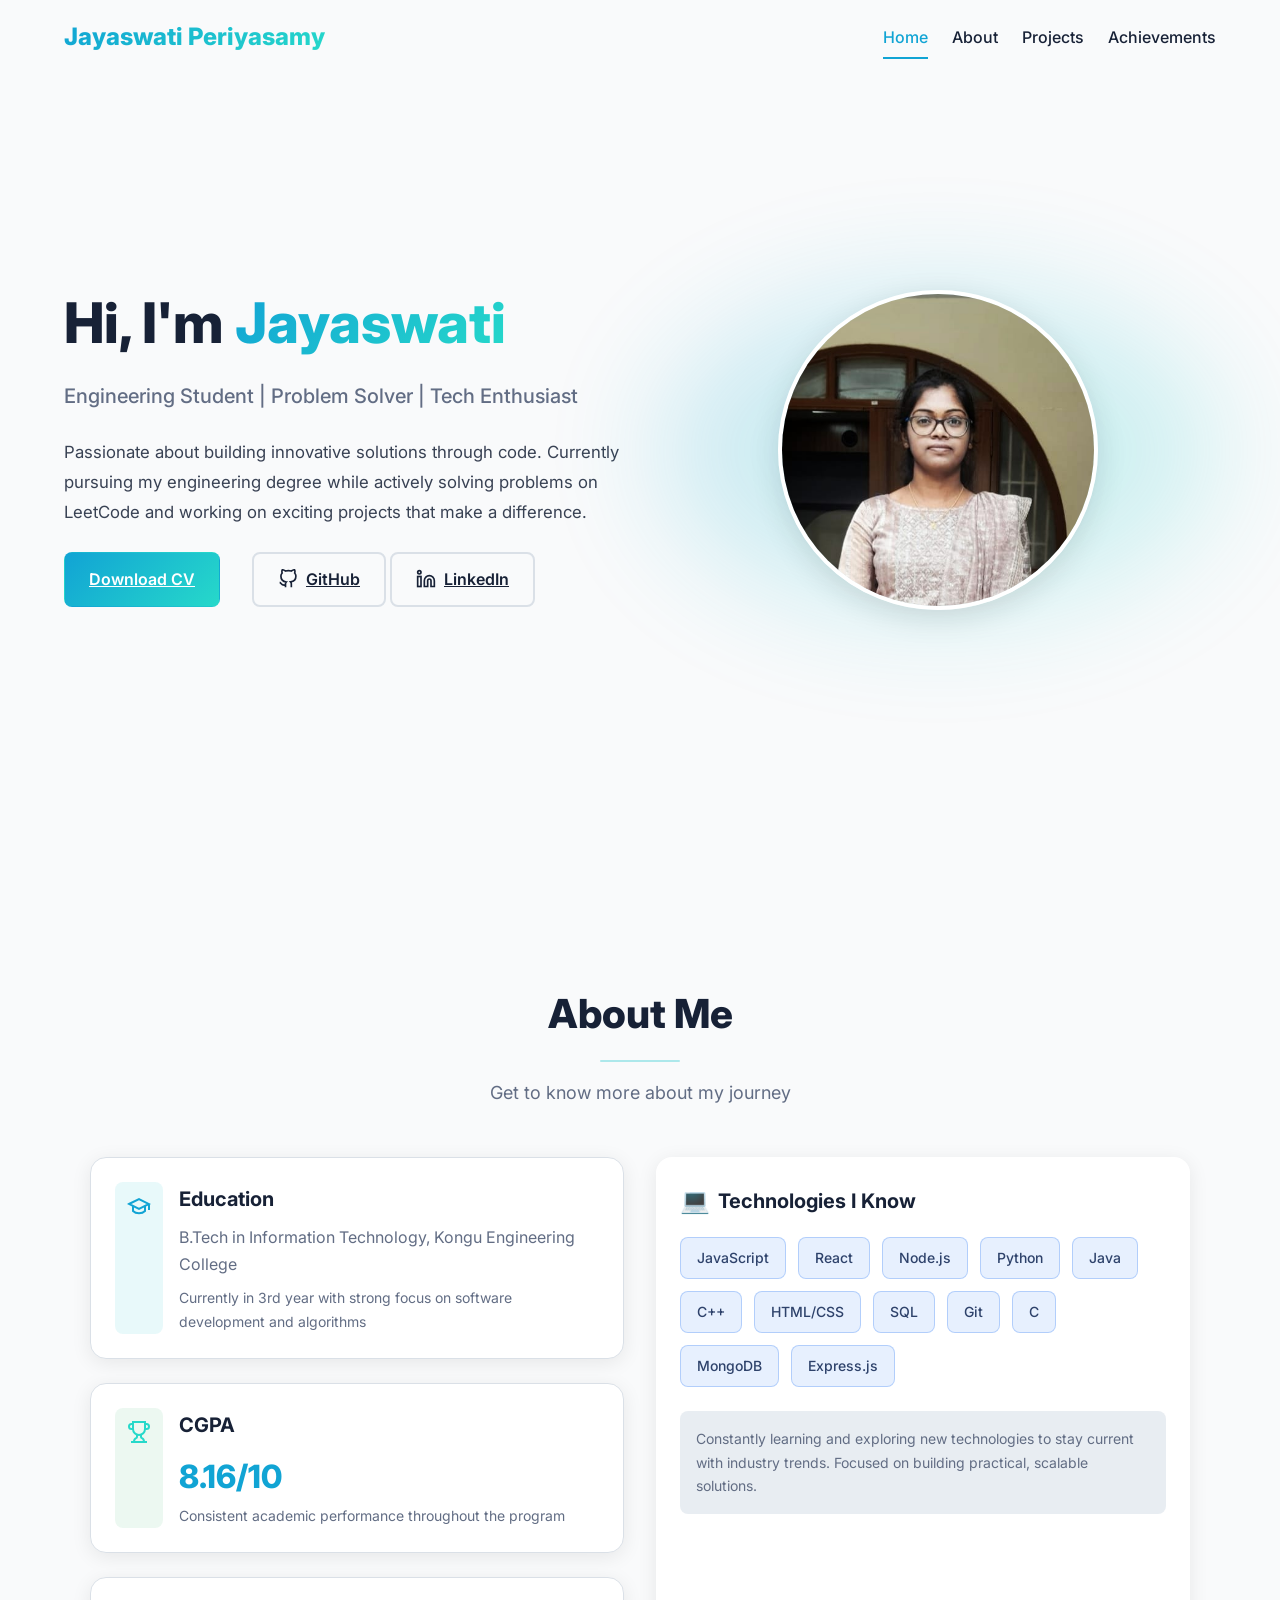
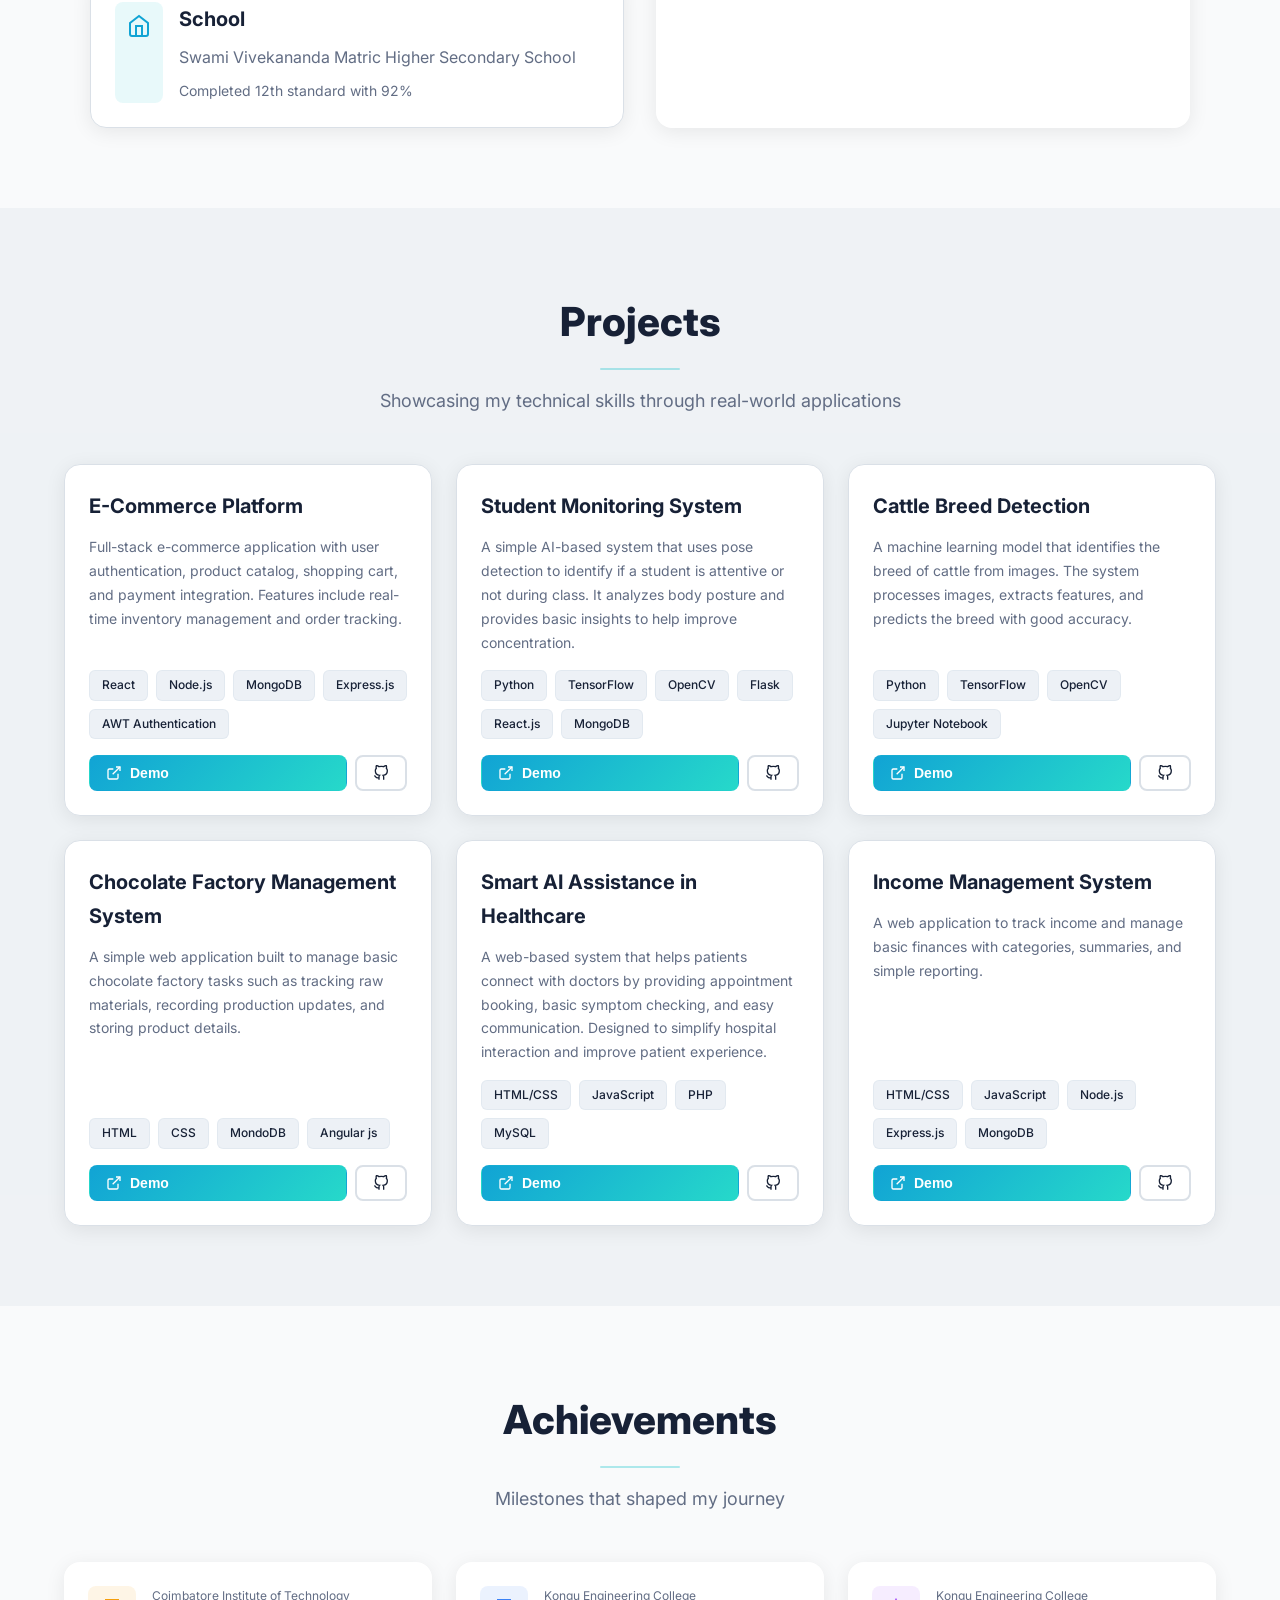
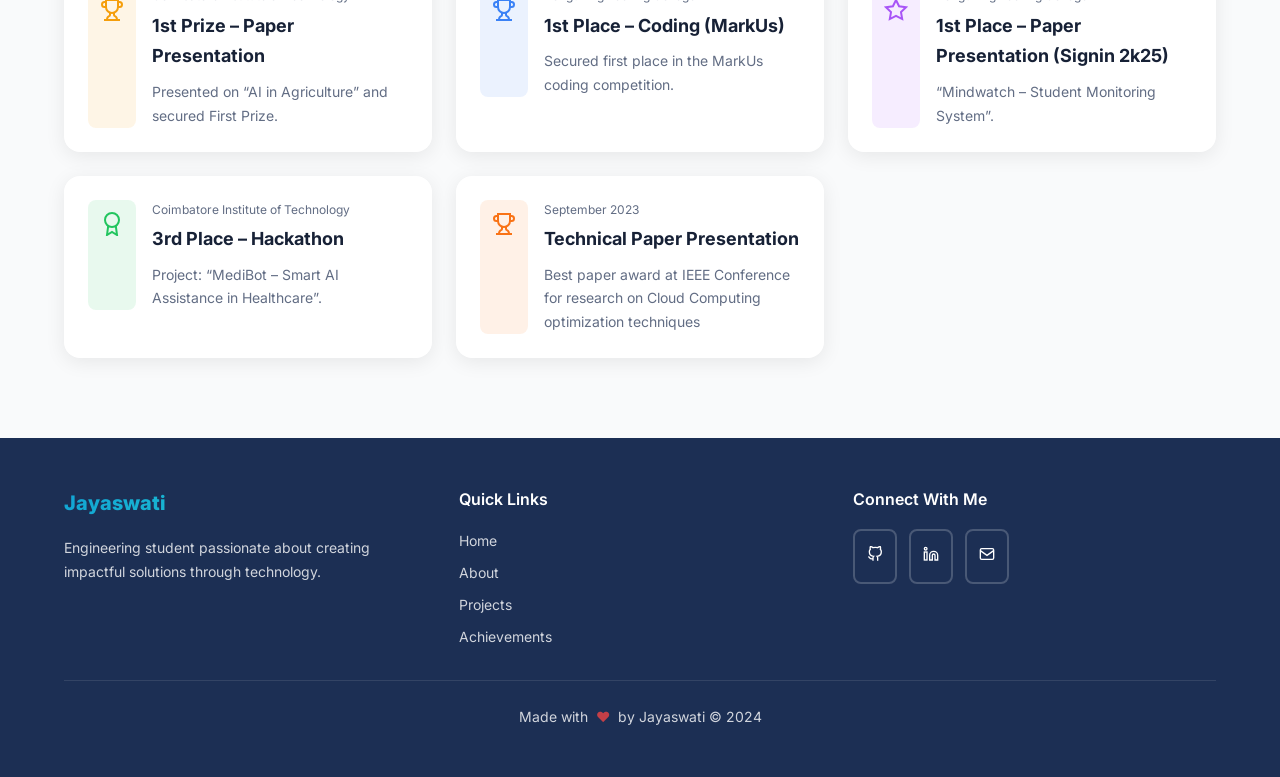
==== portfolio.html @ 1eee5594 "first commit" ====
<!DOCTYPE html>
<html lang="en">
<head>
    <meta charset="UTF-8">
    <meta name="viewport" content="width=device-width, initial-scale=1.0">
    <meta name="description" content="Engineering student portfolio showcasing projects, achievements, and technical skills in web development and problem solving.">
    <meta name="author" content="Jayaswati">
    
    <meta property="og:title" content="Jayaswati - Engineering Student Portfolio">
    <meta property="og:description" content="Engineering student portfolio showcasing projects, achievements, and technical skills.">
    
    <title>Jayaswati - Engineering Student Portfolio</title>
    
    <link rel="stylesheet" href="styles.css">
    <link rel="preconnect" href="https://fonts.googleapis.com">
    <link rel="preconnect" href="https://fonts.gstatic.com" crossorigin>
    <link href="https://fonts.googleapis.com/css2?family=Inter:wght@400;500;600;700;800&display=swap" rel="stylesheet">
</head>
<body>
    <!-- Navigation -->
    <nav id="navbar">
        <div class="container nav-container">
            <div class="nav-brand">Jayaswati Periyasamy</div>
            <div class="nav-links">
                <a href="#home" class="nav-link active">Home</a>
                <a href="#about" class="nav-link">About</a>
                <a href="#projects" class="nav-link">Projects</a>
                <a href="#achievements" class="nav-link">Achievements</a>
            </div>
        </div>
    </nav>

    <!-- Hero Section -->
    <section id="home" class="hero-section">
        <div class="container">
            <div class="hero-grid">
                <div class="hero-content fade-in">
                    <h1 class="hero-title">
                        Hi, I'm <span class="gradient-text">Jayaswati</span>
                    </h1>
                    <p class="hero-subtitle">Engineering Student | Problem Solver | Tech Enthusiast</p>
                    <p class="hero-description">
                        Passionate about building innovative solutions through code. Currently pursuing my
                        engineering degree while actively solving problems on LeetCode and working on
                        exciting projects that make a difference.
                    </p>
                    <div class="hero-buttons">
                        <a href="cv.pdf" class="btn btn-primary" download>
                            Download CV
                        </a><br>
                        <div>
                            <a href="https://github.com/jayaswatip" target="_blank" rel="noopener noreferrer" class="btn btn-outline">
                                <svg class="icon" viewBox="0 0 24 24" fill="none" stroke="currentColor" stroke-width="2">
                                    <path d="M9 19c-5 1.5-5-2.5-7-3m14 6v-3.87a3.37 3.37 0 0 0-.94-2.61c3.14-.35 6.44-1.54 6.44-7A5.44 5.44 0 0 0 20 4.77 5.07 5.07 0 0 0 19.91 1S18.73.65 16 2.48a13.38 13.38 0 0 0-7 0C6.27.65 5.09 1 5.09 1A5.07 5.07 0 0 0 5 4.77a5.44 5.44 0 0 0-1.5 3.78c0 5.42 3.3 6.61 6.44 7A3.37 3.37 0 0 0 9 18.13V22"></path>
                                </svg>
                                GitHub
                            </a>
                            <a href="http://www.linkedin.com/in/jayaswatip" target="_blank" rel="noopener noreferrer" class="btn btn-outline">
                                <svg class="icon" viewBox="0 0 24 24" fill="none" stroke="currentColor" stroke-width="2">
                                    <path d="M16 8a6 6 0 0 1 6 6v7h-4v-7a2 2 0 0 0-2-2 2 2 0 0 0-2 2v7h-4v-7a6 6 0 0 1 6-6z"></path>
                                    <rect x="2" y="9" width="4" height="12"></rect>
                                    <circle cx="4" cy="4" r="2"></circle>
                                </svg>
                                LinkedIn
                            </a>
                        </div>
                    </div>
                </div>
                <div class="hero-image-container fade-in">
                    <div class="hero-image-glow"></div>
                    <img src="picture.jpg" 
                         alt="Jayaswati" 
                         class="hero-image">
                 </div>
            </div>
        </div>
    </section>

    

    <!-- About Section -->
    <section id="about" class="about-section">
        <div class="container">
            <div class="section-header fade-in">
                <h2 class="section-title">About Me</h2>
                <p class="section-subtitle">Get to know more about my journey</p>
            </div>
            <div class="about-grid">
                <div class="about-left">
                    <div class="info-card">
                        <div class="info-card-header">
                            <div class="info-icon-wrapper info-icon-primary">
                                <svg class="info-icon" viewBox="0 0 24 24" fill="none" stroke="currentColor" stroke-width="2">
                                    <path d="M22 10v6M2 10l10-5 10 5-10 5z"></path>
                                    <path d="M6 12v5c3 3 9 3 12 0v-5"></path>
                                </svg>
                            </div>
                            <div>
                                <h3 class="info-title">Education</h3>
                                <p class="info-subtitle">B.Tech in Information Technology, Kongu Engineering College</p>
                                <p class="info-description">Currently in 3rd year with strong focus on software development and algorithms</p>
                            </div>
                        </div>
                    </div>

                    <div class="info-card">
                        <div class="info-card-header">
                            <div class="info-icon-wrapper info-icon-accent">
                                <svg class="info-icon" viewBox="0 0 24 24" fill="none" stroke="currentColor" stroke-width="2">
                                    <path d="M6 9H4.5a2.5 2.5 0 0 1 0-5H6"></path>
                                    <path d="M18 9h1.5a2.5 2.5 0 0 0 0-5H18"></path>
                                    <path d="M4 22h16"></path>
                                    <path d="M10 14.66V17c0 .55-.47.98-.97 1.21C7.85 18.75 7 20.24 7 22"></path>
                                    <path d="M14 14.66V17c0 .55.47.98.97 1.21C16.15 18.75 17 20.24 17 22"></path>
                                    <path d="M18 2H6v7a6 6 0 0 0 12 0V2Z"></path>
                                </svg>
                            </div>
                            <div>
                                <h3 class="info-title">CGPA</h3>
                                <p class="cgpa">8.16/10</p>
                                <p class="info-description">Consistent academic performance throughout the program</p>
                            </div>
                        </div>
                    </div>

                    <div class="info-card">
                        <div class="info-card-header">
                            <div class="info-icon-wrapper info-icon-primary">
                                <svg class="info-icon" viewBox="0 0 24 24" fill="none" stroke="currentColor" stroke-width="2">
                                    <path d="M3 9l9-7 9 7v11a2 2 0 0 1-2 2H5a2 2 0 0 1-2-2z"></path>
                                    <polyline points="9 22 9 12 15 12 15 22"></polyline>
                                </svg>
                            </div>
                            <div>
                                <h3 class="info-title">School</h3>
                                <p class="info-subtitle">Swami Vivekananda Matric Higher Secondary School</p>
                                <p class="info-description">Completed 12th standard with 92%</p>
                            </div>
                        </div>
                    </div>
                </div>

                <div class="about-right">
                    <div class="tech-card">
                        <h3 class="tech-title">
                            <span class="tech-emoji">💻</span>
                            Technologies I Know
                        </h3>
                        <div class="tech-grid">
                            <span class="tech-badge">JavaScript</span>
                            <span class="tech-badge">React</span>
                            <span class="tech-badge">Node.js</span>
                            <span class="tech-badge">Python</span>
                            <span class="tech-badge">Java</span>
                            <span class="tech-badge">C++</span>
                            <span class="tech-badge">HTML/CSS</span>
                            <span class="tech-badge">SQL</span>
                            <span class="tech-badge">Git</span>
                            <span class="tech-badge">C</span>
                            <span class="tech-badge">MongoDB</span>
                            <span class="tech-badge">Express.js</span>
                        </div>
                        <div class="tech-note">
                            <p>Constantly learning and exploring new technologies to stay current with industry trends. Focused on building practical, scalable solutions.</p>
                        </div>
                    </div>
                </div>
            </div>
        </div>
    </section>

    <!-- Projects Section -->
    <section id="projects" class="projects-section">
        <div class="container">
            <div class="section-header fade-in">
                <h2 class="section-title">Projects</h2>
                <p class="section-subtitle">Showcasing my technical skills through real-world applications</p>
            </div>
            <div class="projects-grid">
                <div class="project-card">
                    <h3 class="project-title">E-Commerce Platform</h3>
                    <p class="project-description">Full-stack e-commerce application with user authentication, product catalog, shopping cart, and payment integration. Features include real-time inventory management and order tracking.</p>
                    <div class="project-tags">
                        <span class="project-tag">React</span>
                        <span class="project-tag">Node.js</span>
                        <span class="project-tag">MongoDB</span>
                        <span class="project-tag">Express.js</span>
                        <span class="project-tag">AWT Authentication</span>
                    </div>
                    <div class="project-buttons">
                        <button class="btn btn-sm btn-primary">
                            <svg class="icon-sm" viewBox="0 0 24 24" fill="none" stroke="currentColor" stroke-width="2">
                                <path d="M18 13v6a2 2 0 0 1-2 2H5a2 2 0 0 1-2-2V8a2 2 0 0 1 2-2h6"></path>
                                <polyline points="15 3 21 3 21 9"></polyline>
                                <line x1="10" y1="14" x2="21" y2="3"></line>
                            </svg>
                            Demo
                        </button>
                        <a href="https://github.com/jayaswatip/e-commerce-website-mernstack" target="_blank" rel="noopener noreferrer" class="btn btn-sm btn-outline">
                            <svg class="icon-sm" viewBox="0 0 24 24" fill="none" stroke="currentColor" stroke-width="2">
                                <path d="M9 19c-5 1.5-5-2.5-7-3m14 6v-3.87a3.37 3.37 0 0 0-.94-2.61c3.14-.35 6.44-1.54 6.44-7A5.44 5.44 0 0 0 20 4.77 5.07 5.07 0 0 0 19.91 1S18.73.65 16 2.48a13.38 13.38 0 0 0-7 0C6.27.65 5.09 1 5.09 1A5.07 5.07 0 0 0 5 4.77a5.44 5.44 0 0 0-1.5 3.78c0 5.42 3.3 6.61 6.44 7A3.37 3.37 0 0 0 9 18.13V22"></path>
                            </svg>
                        </a>
                    </div>
                </div>

                <div class="project-card">
                    <h3 class="project-title">Student Monitoring System</h3>
                    <p class="project-description">A simple AI-based system that uses pose detection to identify if a student is attentive or not during class. It analyzes body posture and provides basic insights to help improve concentration.</p>
                    <div class="project-tags">
                        <span class="project-tag">Python</span>
                        <span class="project-tag">TensorFlow</span>
                        <span class="project-tag">OpenCV</span>
                        <span class="project-tag">Flask</span>
                        <span class="project-tag">React.js</span>
                        <span class="project-tag">MongoDB</span>
                    </div>
                    <div class="project-buttons">
                        <button class="btn btn-sm btn-primary">
                            <svg class="icon-sm" viewBox="0 0 24 24" fill="none" stroke="currentColor" stroke-width="2">
                                <path d="M18 13v6a2 2 0 0 1-2 2H5a2 2 0 0 1-2-2V8a2 2 0 0 1 2-2h6"></path>
                                <polyline points="15 3 21 3 21 9"></polyline>
                                <line x1="10" y1="14" x2="21" y2="3"></line>
                            </svg>
                            Demo
                        </button>
                        <a href="https://github.com/jayaswatip/MindWatch---Student-Monitoring-System" target="_blank" rel="noopener noreferrer" class="btn btn-sm btn-outline">
                            <svg class="icon-sm" viewBox="0 0 24 24" fill="none" stroke="currentColor" stroke-width="2">
                                <path d="M9 19c-5 1.5-5-2.5-7-3m14 6v-3.87a3.37 3.37 0 0 0-.94-2.61c3.14-.35 6.44-1.54 6.44-7A5.44 5.44 0 0 0 20 4.77 5.07 5.07 0 0 0 19.91 1S18.73.65 16 2.48a13.38 13.38 0 0 0-7 0C6.27.65 5.09 1 5.09 1A5.07 5.07 0 0 0 5 4.77a5.44 5.44 0 0 0-1.5 3.78c0 5.42 3.3 6.61 6.44 7A3.37 3.37 0 0 0 9 18.13V22"></path>
                            </svg>
                        </a>
                    </div>
                </div>

                <div class="project-card">
                    <h3 class="project-title">Cattle Breed Detection</h3>
                    <p class="project-description">A machine learning model that identifies the breed of cattle from images. The system processes images, extracts features, and predicts the breed with good accuracy.</p>
                    <div class="project-tags">
                        <span class="project-tag">Python</span>
                        <span class="project-tag">TensorFlow</span>
                        <span class="project-tag">OpenCV</span>
                        <span class="project-tag">Jupyter Notebook</span>
                    </div>
                    <div class="project-buttons">
                        <button class="btn btn-sm btn-primary">
                            <svg class="icon-sm" viewBox="0 0 24 24" fill="none" stroke="currentColor" stroke-width="2">
                                <path d="M18 13v6a2 2 0 0 1-2 2H5a2 2 0 0 1-2-2V8a2 2 0 0 1 2-2h6"></path>
                                <polyline points="15 3 21 3 21 9"></polyline>
                                <line x1="10" y1="14" x2="21" y2="3"></line>
                            </svg>
                            Demo
                        </button>
                        <button class="btn btn-sm btn-outline">
                            <svg class="icon-sm" viewBox="0 0 24 24" fill="none" stroke="currentColor" stroke-width="2">
                                <path d="M9 19c-5 1.5-5-2.5-7-3m14 6v-3.87a3.37 3.37 0 0 0-.94-2.61c3.14-.35 6.44-1.54 6.44-7A5.44 5.44 0 0 0 20 4.77 5.07 5.07 0 0 0 19.91 1S18.73.65 16 2.48a13.38 13.38 0 0 0-7 0C6.27.65 5.09 1 5.09 1A5.07 5.07 0 0 0 5 4.77a5.44 5.44 0 0 0-1.5 3.78c0 5.42 3.3 6.61 6.44 7A3.37 3.37 0 0 0 9 18.13V22"></path>
                            </svg>
                        </button>
                    </div>
                </div>

                <div class="project-card">
                    <h3 class="project-title">Chocolate Factory Management System</h3>
                    <p class="project-description">A simple web application built to manage basic chocolate factory tasks such as tracking raw materials, recording production updates, and storing product details.</p>
                    <div class="project-tags">
                        <span class="project-tag">HTML</span>
                        <span class="project-tag">CSS</span>
                        <span class="project-tag">MondoDB</span>
                        <span class="project-tag">Angular js</span>
                    </div>
                    <div class="project-buttons">
                        <button class="btn btn-sm btn-primary">
                            <svg class="icon-sm" viewBox="0 0 24 24" fill="none" stroke="currentColor" stroke-width="2">
                                <path d="M18 13v6a2 2 0 0 1-2 2H5a2 2 0 0 1-2-2V8a2 2 0 0 1 2-2h6"></path>
                                <polyline points="15 3 21 3 21 9"></polyline>
                                <line x1="10" y1="14" x2="21" y2="3"></line>
                            </svg>
                            Demo
                        </button>
                        <a href="https://github.com/jayaswatip/chocolatefactory" target="_blank" rel="noopener noreferrer" class="btn btn-sm btn-outline">
                            <svg class="icon-sm" viewBox="0 0 24 24" fill="none" stroke="currentColor" stroke-width="2">
                                <path d="M9 19c-5 1.5-5-2.5-7-3m14 6v-3.87a3.37 3.37 0 0 0-.94-2.61c3.14-.35 6.44-1.54 6.44-7A5.44 5.44 0 0 0 20 4.77 5.07 5.07 0 0 0 19.91 1S18.73.65 16 2.48a13.38 13.38 0 0 0-7 0C6.27.65 5.09 1 5.09 1A5.07 5.07 0 0 0 5 4.77a5.44 5.44 0 0 0-1.5 3.78c0 5.42 3.3 6.61 6.44 7A3.37 3.37 0 0 0 9 18.13V22"></path>
                            </svg>
                        </a>
                    </div>
                </div>

                <div class="project-card">
                    <h3 class="project-title">Smart AI Assistance in Healthcare</h3>
                    <p class="project-description">A web-based system that helps patients connect with doctors by providing appointment booking, basic symptom checking, and easy communication. Designed to simplify hospital interaction and improve patient experience.</p>
                    <div class="project-tags">
                        <span class="project-tag">HTML/CSS</span>
                        <span class="project-tag">JavaScript</span>
                        <span class="project-tag">PHP</span>
                        <span class="project-tag">MySQL</span>
                    </div>
                    <div class="project-buttons">
                        <button class="btn btn-sm btn-primary">
                            <svg class="icon-sm" viewBox="0 0 24 24" fill="none" stroke="currentColor" stroke-width="2">
                                <path d="M18 13v6a2 2 0 0 1-2 2H5a2 2 0 0 1-2-2V8a2 2 0 0 1 2-2h6"></path>
                                <polyline points="15 3 21 3 21 9"></polyline>
                                <line x1="10" y1="14" x2="21" y2="3"></line>
                            </svg>
                            Demo
                        </button>
                        <a href="https://github.com/jayaswatip/doctoravailability" target="_blank" rel="noopener noreferrer" class="btn btn-sm btn-outline">
                            <svg class="icon-sm" viewBox="0 0 24 24" fill="none" stroke="currentColor" stroke-width="2">
                                <path d="M9 19c-5 1.5-5-2.5-7-3m14 6v-3.87a3.37 3.37 0 0 0-.94-2.61c3.14-.35 6.44-1.54 6.44-7A5.44 5.44 0 0 0 20 4.77 5.07 5.07 0 0 0 19.91 1S18.73.65 16 2.48a13.38 13.38 0 0 0-7 0C6.27.65 5.09 1 5.09 1A5.07 5.07 0 0 0 5 4.77a5.44 5.44 0 0 0-1.5 3.78c0 5.42 3.3 6.61 6.44 7A3.37 3.37 0 0 0 9 18.13V22"></path>
                            </svg>
                        </a>
                    </div>
                </div>
                <div class="project-card">
                    <h3 class="project-title">Income Management System</h3>
                    <p class="project-description">A web application to track income and manage basic finances with categories, summaries, and simple reporting.</p>
                    <div class="project-tags">
                        <span class="project-tag">HTML/CSS</span>
                        <span class="project-tag">JavaScript</span>
                        <span class="project-tag">Node.js</span>
                        <span class="project-tag">Express.js</span>
                        <span class="project-tag">MongoDB</span>
                    </div>
                    <div class="project-buttons">
                        <button class="btn btn-sm btn-primary">
                            <svg class="icon-sm" viewBox="0 0 24 24" fill="none" stroke="currentColor" stroke-width="2">
                                <path d="M18 13v6a2 2 0 0 1-2 2H5a2 2 0 0 1-2-2V8a2 2 0 0 1 2-2h6"></path>
                                <polyline points="15 3 21 3 21 9"></polyline>
                                <line x1="10" y1="14" x2="21" y2="3"></line>
                            </svg>
                            Demo
                        </button>
                        <a href="https://github.com/jayaswatip/income_management" target="_blank" rel="noopener noreferrer" class="btn btn-sm btn-outline">
                            <svg class="icon-sm" viewBox="0 0 24 24" fill="none" stroke="currentColor" stroke-width="2">
                                <path d="M9 19c-5 1.5-5-2.5-7-3m14 6v-3.87a3.37 3.37 0 0 0-.94-2.61c3.14-.35 6.44-1.54 6.44-7A5.44 5.44 0 0 0 20 4.77 5.07 5.07 0 0 0 19.91 1S18.73.65 16 2.48a13.38 13.38 0 0 0-7 0C6.27.65 5.09 1 5.09 1A5.07 5.07 0 0 0 5 4.77a5.44 5.44 0 0 0-1.5 3.78c0 5.42 3.3 6.61 6.44 7A3.37 3.37 0 0 0 9 18.13V22"></path>
                            </svg>
                        </a>
                    </div>
                </div>
            </div>
        </div>
    </section>

    <!-- Achievements Section -->
    <section id="achievements" class="achievements-section">
        <div class="container">
            <div class="section-header fade-in">
                <h2 class="section-title">Achievements</h2>
                <p class="section-subtitle">Milestones that shaped my journey</p>
            </div>
            <div class="achievements-grid">
                <div class="achievement-card">
                    <div class="achievement-header">
                        <div class="achievement-icon achievement-icon-yellow">
                            <svg class="icon" viewBox="0 0 24 24" fill="none" stroke="currentColor" stroke-width="2">
                                <path d="M6 9H4.5a2.5 2.5 0 0 1 0-5H6"></path>
                                <path d="M18 9h1.5a2.5 2.5 0 0 0 0-5H18"></path>
                                <path d="M4 22h16"></path>
                                <path d="M10 14.66V17c0 .55-.47.98-.97 1.21C7.85 18.75 7 20.24 7 22"></path>
                                <path d="M14 14.66V17c0 .55.47.98.97 1.21C16.15 18.75 17 20.24 17 22"></path>
                                <path d="M18 2H6v7a6 6 0 0 0 12 0V2Z"></path>
                            </svg>
                        </div>
                        <div class="achievement-content">
                            <p class="achievement-date">Coimbatore Institute of Technology</p>
                            <h3 class="achievement-title">1st Prize – Paper Presentation</h3>
                            <p class="achievement-description">Presented on “AI in Agriculture” and secured First Prize.</p>
                        </div>
                    </div>
                </div>

                <div class="achievement-card">
                    <div class="achievement-header">
                        <div class="achievement-icon achievement-icon-blue">
                            <svg class="icon" viewBox="0 0 24 24" fill="none" stroke="currentColor" stroke-width="2">
                                <path d="M6 9H4.5a2.5 2.5 0 0 1 0-5H6"></path>
                                <path d="M18 9h1.5a2.5 2.5 0 0 0 0-5H18"></path>
                                <path d="M4 22h16"></path>
                                <path d="M10 14.66V17c0 .55-.47.98-.97 1.21C7.85 18.75 7 20.24 7 22"></path>
                                <path d="M14 14.66V17c0 .55.47.98.97 1.21C16.15 18.75 17 20.24 17 22"></path>
                                <path d="M18 2H6v7a6 6 0 0 0 12 0V2Z"></path>
                            </svg>
                        </div>
                        <div class="achievement-content">
                            <p class="achievement-date">Kongu Engineering College</p>
                            <h3 class="achievement-title">1st Place – Coding (MarkUs)</h3>
                            <p class="achievement-description">Secured first place in the MarkUs coding competition.</p>
                        </div>
                    </div>
                </div>

                <div class="achievement-card">
                    <div class="achievement-header">
                        <div class="achievement-icon achievement-icon-purple">
                            <svg class="icon" viewBox="0 0 24 24" fill="none" stroke="currentColor" stroke-width="2">
                                <polygon points="12 2 15.09 8.26 22 9.27 17 14.14 18.18 21.02 12 17.77 5.82 21.02 7 14.14 2 9.27 8.91 8.26 12 2"></polygon>
                            </svg>
                        </div>
                        <div class="achievement-content">
                            <p class="achievement-date">Kongu Engineering College</p>
                            <h3 class="achievement-title">1st Place – Paper Presentation (Signin 2k25)</h3>
                            <p class="achievement-description">“Mindwatch – Student Monitoring System”.</p>
                        </div>
                    </div>
                </div>

                <div class="achievement-card">
                    <div class="achievement-header">
                        <div class="achievement-icon achievement-icon-green">
                            <svg class="icon" viewBox="0 0 24 24" fill="none" stroke="currentColor" stroke-width="2">
                                <circle cx="12" cy="8" r="7"></circle>
                                <polyline points="8.21 13.89 7 23 12 20 17 23 15.79 13.88"></polyline>
                            </svg>
                        </div>
                        <div class="achievement-content">
                            <p class="achievement-date">Coimbatore Institute of Technology</p>
                            <h3 class="achievement-title">3rd Place – Hackathon</h3>
                            <p class="achievement-description">Project: “MediBot – Smart AI Assistance in Healthcare”.</p>
                        </div>
                    </div>
                </div>

                <div class="achievement-card">
                    <div class="achievement-header">
                        <div class="achievement-icon achievement-icon-orange">
                            <svg class="icon" viewBox="0 0 24 24" fill="none" stroke="currentColor" stroke-width="2">
                                <path d="M6 9H4.5a2.5 2.5 0 0 1 0-5H6"></path>
                                <path d="M18 9h1.5a2.5 2.5 0 0 0 0-5H18"></path>
                                <path d="M4 22h16"></path>
                                <path d="M10 14.66V17c0 .55-.47.98-.97 1.21C7.85 18.75 7 20.24 7 22"></path>
                                <path d="M14 14.66V17c0 .55.47.98.97 1.21C16.15 18.75 17 20.24 17 22"></path>
                                <path d="M18 2H6v7a6 6 0 0 0 12 0V2Z"></path>
                            </svg>
                        </div>
                        <div class="achievement-content">
                            <p class="achievement-date">September 2023</p>
                            <h3 class="achievement-title">Technical Paper Presentation</h3>
                            <p class="achievement-description">Best paper award at IEEE Conference for research on Cloud Computing optimization techniques</p>
                        </div>
                    </div>
                </div>

            </div>
        </div>
    </section>

    <!-- Footer -->
    <footer class="footer">
        <div class="container">
            <div class="footer-grid">
                <div class="footer-col">
                    <h3 class="footer-brand">Jayaswati</h3>
                    <p class="footer-description">Engineering student passionate about creating impactful solutions through technology.</p>
                </div>
                <div class="footer-col">
                    <h4 class="footer-heading">Quick Links</h4>
                    <div class="footer-links">
                        <a href="#home" class="footer-link">Home</a>
                        <a href="#about" class="footer-link">About</a>
                        <a href="#projects" class="footer-link">Projects</a>
                        <a href="#achievements" class="footer-link">Achievements</a>
                    </div>
                </div>
                <div class="footer-col">
                    <h4 class="footer-heading">Connect With Me</h4>
                    <div class="footer-social">
                        <a class="social-btn" href="https://github.com/jayaswatip" target="_blank" rel="noopener noreferrer">
                            <svg class="icon-sm" viewBox="0 0 24 24" fill="none" stroke="currentColor" stroke-width="2">
                                <path d="M9 19c-5 1.5-5-2.5-7-3m14 6v-3.87a3.37 3.37 0 0 0-.94-2.61c3.14-.35 6.44-1.54 6.44-7A5.44 5.44 0 0 0 20 4.77 5.07 5.07 0 0 0 19.91 1S18.73.65 16 2.48a13.38 13.38 0 0 0-7 0C6.27.65 5.09 1 5.09 1A5.07 5.07 0 0 0 5 4.77a5.44 5.44 0 0 0-1.5 3.78c0 5.42 3.3 6.61 6.44 7A3.37 3.37 0 0 0 9 18.13V22"></path>
                            </svg>
                        </a>
                        <a class="social-btn" href="http://www.linkedin.com/in/jayaswatip" target="_blank" rel="noopener noreferrer">
                            <svg class="icon-sm" viewBox="0 0 24 24" fill="none" stroke="currentColor" stroke-width="2">
                                <path d="M16 8a6 6 0 0 1 6 6v7h-4v-7a2 2 0 0 0-2-2 2 2 0 0 0-2 2v7h-4v-7a6 6 0 0 1 6-6z"></path>
                                <rect x="2" y="9" width="4" height="12"></rect>
                                <circle cx="4" cy="4" r="2"></circle>
                            </svg>
                        </a>
                        <a class="social-btn" href="mailto:jayaswatip@gmail.com">
                            <svg class="icon-sm" viewBox="0 0 24 24" fill="none" stroke="currentColor" stroke-width="2">
                                <rect x="2" y="4" width="20" height="16" rx="2"></rect>
                                <path d="m2 7 10 7 10-7"></path>
                            </svg>
                        </a>
                    </div>
                </div>
            </div>
            <div class="footer-bottom">
                <p class="footer-copyright">
                    Made with <span class="heart">❤</span> by Jayaswati © 2024
                </p>
            </div>
        </div>
    </footer>

    <script src="script.js"></script>
</body>
</html>
---- styles.css ----
/* Reset & Base Styles */
* {
    margin: 0;
    padding: 0;
    box-sizing: border-box;
}

:root {
    /* Colors - HSL values */
    --background: hsl(210, 25%, 98%);
    --foreground: hsl(220, 40%, 15%);
    --card: hsl(0, 0%, 100%);
    --card-foreground: hsl(220, 40%, 15%);
    --primary: hsl(195, 85%, 45%);
    --primary-foreground: hsl(0, 0%, 100%);
    --secondary: hsl(220, 50%, 25%);
    --secondary-foreground: hsl(0, 0%, 100%);
    --muted: hsl(210, 20%, 94%);
    --muted-foreground: hsl(220, 15%, 45%);
    --accent: hsl(175, 70%, 50%);
    --accent-foreground: hsl(0, 0%, 100%);
    --border: hsl(210, 20%, 88%);
    
    /* Gradients & Effects */
    --gradient-hero: linear-gradient(135deg, hsl(195, 85%, 45%), hsl(175, 70%, 50%));
    --gradient-card: linear-gradient(180deg, hsl(0, 0%, 100%), hsl(210, 25%, 98%));
    --shadow-card: 0 4px 20px rgba(0, 0, 0, 0.08);
    --shadow-hover: 0 8px 30px rgba(0, 0, 0, 0.12);
    --transition-smooth: all 0.3s cubic-bezier(0.4, 0, 0.2, 1);
}

body {
    font-family: 'Inter', -apple-system, BlinkMacSystemFont, 'Segoe UI', sans-serif;
    background-color: var(--background);
    color: var(--foreground);
    line-height: 1.7;
    overflow-x: hidden;
}

.container {
    max-width: 1200px;
    margin: 0 auto;
    padding: 0 1.5rem;
}

/* Navigation */
nav {
    position: fixed;
    top: 0;
    left: 0;
    right: 0;
    z-index: 1000;
    transition: var(--transition-smooth);
}

nav.scrolled {
    background-color: rgba(255, 255, 255, 0.95);
    backdrop-filter: blur(10px);
    box-shadow: 0 2px 10px rgba(0, 0, 0, 0.05);
}

.nav-container {
    display: flex;
    justify-content: space-between;
    align-items: center;
    padding: 1rem 1.5rem;
}

.nav-brand {
    font-size: 1.5rem;
    font-weight: 800;
    background: var(--gradient-hero);
    -webkit-background-clip: text;
    -webkit-text-fill-color: transparent;
    background-clip: text;
}

.nav-links {
    display: flex;
    gap: 1.5rem;
}

.nav-link {
    color: var(--foreground);
    text-decoration: none;
    font-weight: 500;
    transition: var(--transition-smooth);
    padding: 0.5rem 0;
    position: relative;
}

.nav-link:hover,
.nav-link.active {
    color: var(--primary);
}

.nav-link::after {
    content: '';
    position: absolute;
    bottom: 0;
    left: 0;
    width: 0;
    height: 2px;
    background: var(--primary);
    transition: width 0.3s ease;
}

.nav-link.active::after {
    width: 100%;
}

/* Hero Section */
.hero-section {
    min-height: 100vh;
    display: flex;
    align-items: center;
    padding-top: 5rem;
}

.hero-grid {
    display: grid;
    grid-template-columns: 1fr 1fr;
    gap: 2.5rem;
    align-items: center;
}

.hero-content {
    display: flex;
    flex-direction: column;
    gap: 1.5rem;
}

.hero-title {
    font-size: 3.5rem;
    font-weight: 800;
    line-height: 1.1;
}

.gradient-text {
    background: var(--gradient-hero);
    -webkit-background-clip: text;
    -webkit-text-fill-color: transparent;
    background-clip: text;
}

.hero-subtitle {
    font-size: 1.25rem;
    color: var(--muted-foreground);
    font-weight: 500;
}

.hero-description {
    font-size: 1.05rem;
    color: var(--foreground);
    opacity: 0.85;
    line-height: 1.8;
}

.hero-buttons {
    display: flex;
    gap: 1rem;
    flex-wrap: wrap;
}

.hero-image-container {
    display: flex;
    justify-content: center;
    position: relative;
}

.hero-image-glow {
    position: absolute;
    inset: 0;
    background: var(--gradient-hero);
    border-radius: 50%;
    filter: blur(60px);
    opacity: 0.2;
    animation: pulse 3s ease-in-out infinite;
}

.hero-image {
    position: relative;
    width: 320px;
    height: 320px;
    border-radius: 50%;
    object-fit: cover;
    border: 4px solid var(--card);
    box-shadow: var(--shadow-hover);
}

/* Buttons */
.btn {
    padding: 0.75rem 1.5rem;
    border-radius: 0.5rem;
    font-weight: 600;
    cursor: pointer;
    transition: var(--transition-smooth);
    border: 1px solid var(--border);
    display: inline-flex;
    align-items: center;
    gap: 0.5rem;
    font-size: 1rem;
}

.btn-primary {
    background: var(--gradient-hero);
    color: var(--primary-foreground);
    border-color: transparent;
}

.btn-primary:hover {
    opacity: 0.9;
    transform: translateY(-2px);
    box-shadow: var(--shadow-hover);
}

.btn-outline {
    background: transparent;
    border: 2px solid var(--border);
    color: var(--foreground);
}

.btn-outline:hover {
    border-color: var(--primary);
    color: var(--primary);
    background: rgba(34, 197, 206, 0.06);
}

.btn-sm {
    padding: 0.5rem 1rem;
    font-size: 0.875rem;
}

.icon {
    width: 1.25rem;
    height: 1.25rem;
}

.icon-sm {
    width: 1rem;
    height: 1rem;
}

/* Section Styles */
section {
    padding: 5rem 1.5rem;
}

.section-header {
    text-align: center;
    margin-bottom: 3rem;
}

.section-title {
    font-size: 2.5rem;
    font-weight: 800;
    margin-bottom: 1rem;
}

/* Subtle professional underline */
.section-title::after {
    content: '';
    display: block;
    width: 80px;
    height: 2px;
    margin: 0.75rem auto 0;
    background: rgba(34, 197, 206, 0.35);
    border-radius: 999px;
}

.section-subtitle {
    font-size: 1.125rem;
    color: var(--muted-foreground);
}

/* LeetCode Section */
.leetcode-section {
    background-color: rgba(210, 220, 230, 0.3);
}

.stats-grid {
    display: grid;
    grid-template-columns: repeat(auto-fit, minmax(250px, 1fr));
    gap: 1.5rem;
    max-width: 900px;
    margin: 0 auto;
}

.stat-card {
    background: var(--card);
    padding: 2rem;
    border-radius: 1rem;
    text-align: center;
    box-shadow: var(--shadow-card);
    border: 1px solid var(--border);
    transition: var(--transition-smooth);
}

.stat-card:hover {
    transform: translateY(-3px);
    box-shadow: var(--shadow-hover);
}

.stat-icon-wrapper {
    display: inline-flex;
    padding: 1rem;
    border-radius: 50%;
    margin-bottom: 1rem;
}

.stat-icon-primary {
    background-color: rgba(34, 197, 206, 0.1);
}

.stat-icon-accent {
    background-color: rgba(72, 187, 120, 0.1);
}

.stat-icon {
    width: 2rem;
    height: 2rem;
    stroke: var(--primary);
}

.stat-icon-accent .stat-icon {
    stroke: var(--accent);
}

.stat-number {
    font-size: 2rem;
    font-weight: 800;
    margin-bottom: 0.5rem;
}

.stat-label {
    color: var(--muted-foreground);
}

/* About Section */
.about-grid {
    display: grid;
    grid-template-columns: 1fr 1fr;
    gap: 2rem;
    max-width: 1100px;
    margin: 0 auto;
}

.about-left {
    display: flex;
    flex-direction: column;
    gap: 1.5rem;
}

.info-card {
    background: var(--card);
    padding: 1.5rem;
    border-radius: 1rem;
    box-shadow: var(--shadow-card);
    border: 1px solid var(--border);
    transition: var(--transition-smooth);
}

.info-card:hover {
    box-shadow: var(--shadow-hover);
}

.info-card-header {
    display: flex;
    gap: 1rem;
}

.info-icon-wrapper {
    padding: 0.75rem;
    border-radius: 0.5rem;
    flex-shrink: 0;
}

.info-icon-primary {
    background-color: rgba(34, 197, 206, 0.1);
}

.info-icon-accent {
    background-color: rgba(72, 187, 120, 0.1);
}

.info-icon {
    width: 1.5rem;
    height: 1.5rem;
    stroke: var(--primary);
}

.info-icon-accent .info-icon {
    stroke: var(--accent);
}

.info-title {
    font-size: 1.25rem;
    font-weight: 700;
    margin-bottom: 0.5rem;
}

.info-subtitle {
    color: var(--muted-foreground);
    margin-bottom: 0.5rem;
}

.info-description {
    font-size: 0.875rem;
    color: var(--muted-foreground);
}

.cgpa {
    font-size: 2rem;
    font-weight: 800;
    color: var(--primary);
}

.school-links {
    display: flex;
    flex-direction: column;
    gap: 0.5rem;
    margin-top: 0.75rem;
}

.school-link {
    color: var(--primary);
    text-decoration: none;
    font-size: 0.875rem;
    display: flex;
    align-items: center;
    gap: 0.5rem;
    transition: var(--transition-smooth);
}

.school-link:hover {
    text-decoration: underline;
}

/* Tech Stack */
.tech-card {
    background: var(--card);
    padding: 1.5rem;
    border-radius: 1rem;
    box-shadow: var(--shadow-card);
    height: 100%;
    transition: var(--transition-smooth);
}

.tech-card:hover {
    box-shadow: var(--shadow-hover);
}

.tech-title {
    font-size: 1.25rem;
    font-weight: 700;
    margin-bottom: 1rem;
    display: flex;
    align-items: center;
    gap: 0.5rem;
}

.tech-emoji {
    font-size: 1.5rem;
}

.tech-grid {
    display: flex;
    flex-wrap: wrap;
    gap: 0.75rem;
}

.tech-badge {
    padding: 0.5rem 1rem;
    background-color: rgba(59, 130, 246, 0.12);
    color: hsl(220, 40%, 30%);
    border-radius: 0.5rem;
    border: 1px solid rgba(59, 130, 246, 0.3);
    font-size: 0.875rem;
    font-weight: 500;
    transition: var(--transition-smooth);
    cursor: default;
}

.tech-badge:hover {
    background-color: var(--primary);
    color: var(--primary-foreground);
}

.tech-note {
    margin-top: 1.5rem;
    padding: 1rem;
    background-color: rgba(210, 220, 230, 0.5);
    border-radius: 0.5rem;
}

.tech-note p {
    font-size: 0.875rem;
    color: var(--muted-foreground);
}

/* Projects Section */
.projects-section {
    background-color: rgba(210, 220, 230, 0.28);
}

.projects-grid {
    display: grid;
    grid-template-columns: repeat(auto-fit, minmax(320px, 1fr));
    gap: 1.5rem;
    max-width: 1200px;
    margin: 0 auto;
}

.project-card {
    background: var(--card);
    padding: 1.5rem;
    border-radius: 1rem;
    box-shadow: var(--shadow-card);
    border: 1px solid var(--border);
    transition: var(--transition-smooth);
    display: flex;
    flex-direction: column;
}

.project-card:hover {
    transform: translateY(-3px);
    box-shadow: var(--shadow-hover);
}

.project-title {
    font-size: 1.25rem;
    font-weight: 700;
    margin-bottom: 0.75rem;
}

.project-description {
    color: var(--muted-foreground);
    font-size: 0.875rem;
    margin-bottom: 1rem;
    flex-grow: 1;
}

.project-tags {
    display: flex;
    flex-wrap: wrap;
    gap: 0.5rem;
    margin-bottom: 1rem;
}

.project-tag {
    padding: 0.25rem 0.75rem;
    background-color: rgba(226,232,240,0.6);
    color: var(--foreground);
    border-radius: 0.375rem;
    font-size: 0.75rem;
    font-weight: 500;
    border: 1px solid rgba(226,232,240,0.9);
}

.project-buttons {
    display: flex;
    gap: 0.5rem;
}

.project-buttons .btn-sm:first-child {
    flex: 1;
}

/* Achievements Section */
.achievements-grid {
    display: grid;
    grid-template-columns: repeat(auto-fit, minmax(320px, 1fr));
    gap: 1.5rem;
    max-width: 1200px;
    margin: 0 auto;
}

.achievement-card {
    background: var(--card);
    padding: 1.5rem;
    border-radius: 1rem;
    box-shadow: var(--shadow-card);
    transition: var(--transition-smooth);
}

.achievement-card:hover {
    transform: translateY(-4px);
    box-shadow: var(--shadow-hover);
}

.achievement-header {
    display: flex;
    gap: 1rem;
}

.achievement-icon {
    padding: 0.75rem;
    border-radius: 0.5rem;
    flex-shrink: 0;
}

.achievement-icon-yellow {
    background-color: rgba(245, 158, 11, 0.1);
}

.achievement-icon-blue {
    background-color: rgba(59, 130, 246, 0.1);
}

.achievement-icon-purple {
    background-color: rgba(168, 85, 247, 0.1);
}

.achievement-icon-green {
    background-color: rgba(34, 197, 94, 0.1);
}

.achievement-icon-orange {
    background-color: rgba(249, 115, 22, 0.1);
}

.achievement-icon-cyan {
    background-color: rgba(6, 182, 212, 0.1);
}

.achievement-icon svg {
    width: 1.5rem;
    height: 1.5rem;
}

.achievement-icon-yellow svg {
    stroke: rgb(245, 158, 11);
}

.achievement-icon-blue svg {
    stroke: rgb(59, 130, 246);
}

.achievement-icon-purple svg {
    stroke: rgb(168, 85, 247);
}

.achievement-icon-green svg {
    stroke: rgb(34, 197, 94);
}

.achievement-icon-orange svg {
    stroke: rgb(249, 115, 22);
}

.achievement-icon-cyan svg {
    stroke: rgb(6, 182, 212);
}

.achievement-date {
    font-size: 0.75rem;
    color: var(--muted-foreground);
    margin-bottom: 0.25rem;
}

.achievement-title {
    font-size: 1.125rem;
    font-weight: 700;
    margin-bottom: 0.5rem;
}

.achievement-description {
    font-size: 0.875rem;
    color: var(--muted-foreground);
}

/* Footer */
.footer {
    background-color: hsl(220, 50%, 22%);
    color: var(--secondary-foreground);
    padding: 3rem 1.5rem;
}

.footer-grid {
    display: grid;
    grid-template-columns: repeat(auto-fit, minmax(250px, 1fr));
    gap: 2rem;
    margin-bottom: 2rem;
}

.footer-brand {
    font-size: 1.25rem;
    font-weight: 800;
    background: var(--gradient-hero);
    -webkit-background-clip: text;
    -webkit-text-fill-color: transparent;
    background-clip: text;
    margin-bottom: 1rem;
}

.footer-description {
    font-size: 0.875rem;
    opacity: 0.8;
}

.footer-heading {
    font-weight: 600;
    margin-bottom: 1rem;
}

.footer-links {
    display: flex;
    flex-direction: column;
    gap: 0.5rem;
}

.footer-link {
    color: var(--secondary-foreground);
    text-decoration: none;
    font-size: 0.875rem;
    opacity: 0.8;
    transition: var(--transition-smooth);
}

.footer-link:hover {
    opacity: 1;
    color: var(--primary);
}

.footer-social {
    display: flex;
    gap: 0.75rem;
}

.social-btn {
    padding: 0.75rem;
    border-radius: 0.5rem;
    border: 2px solid rgba(255, 255, 255, 0.2);
    background: transparent;
    cursor: pointer;
    transition: var(--transition-smooth);
}

.social-btn:hover {
    background-color: var(--primary);
    border-color: var(--primary);
}

.social-btn svg {
    width: 1rem;
    height: 1rem;
    stroke: var(--secondary-foreground);
}

.footer-bottom {
    border-top: 1px solid rgba(255, 255, 255, 0.1);
    padding-top: 1.5rem;
    text-align: center;
}

.footer-copyright {
    font-size: 0.875rem;
    opacity: 0.8;
    display: flex;
    align-items: center;
    justify-content: center;
    gap: 0.5rem;
}

.heart {
    color: rgb(239, 68, 68);
    animation: heartbeat 1.5s ease-in-out infinite;
}

/* Animations */
@keyframes pulse {
    0%, 100% {
        opacity: 0.2;
    }
    50% {
        opacity: 0.3;
    }
}

@keyframes heartbeat {
    0%, 100% {
        transform: scale(1);
    }
    50% {
        transform: scale(1.1);
    }
}

.fade-in {
    animation: fadeIn 0.8s ease-out forwards;
}

@keyframes fadeIn {
    from {
        opacity: 0;
        transform: translateY(20px);
    }
    to {
        opacity: 1;
        transform: translateY(0);
    }
}

/* Responsive Design */
@media (max-width: 768px) {
    .hero-grid {
        grid-template-columns: 1fr;
        text-align: center;
    }

    .hero-title {
        font-size: 2.5rem;
    }

    .hero-buttons {
        justify-content: center;
    }

    .hero-image {
        width: 250px;
        height: 250px;
    }

    .about-grid {
        grid-template-columns: 1fr;
    }

    .nav-links {
        gap: 1rem;
    }

    .nav-link {
        font-size: 0.9rem;
    }

    .section-title {
        font-size: 2rem;
    }

    .stats-grid,
    .projects-grid,
    .achievements-grid {
        grid-template-columns: 1fr;
    }

    .footer-grid {
        grid-template-columns: 1fr;
        text-align: center;
    }

    .footer-social {
        justify-content: center;
    }
}

@media (max-width: 480px) {
    .hero-title {
        font-size: 2rem;
    }

    .hero-subtitle {
        font-size: 1rem;
    }

    .hero-description {
        font-size: 1rem;
    }

    .hero-buttons {
        flex-direction: column;
        width: 100%;
    }

    .btn {
        width: 100%;
        justify-content: center;
    }
}

/* Smooth Scroll */
html {
    scroll-behavior: smooth;
}
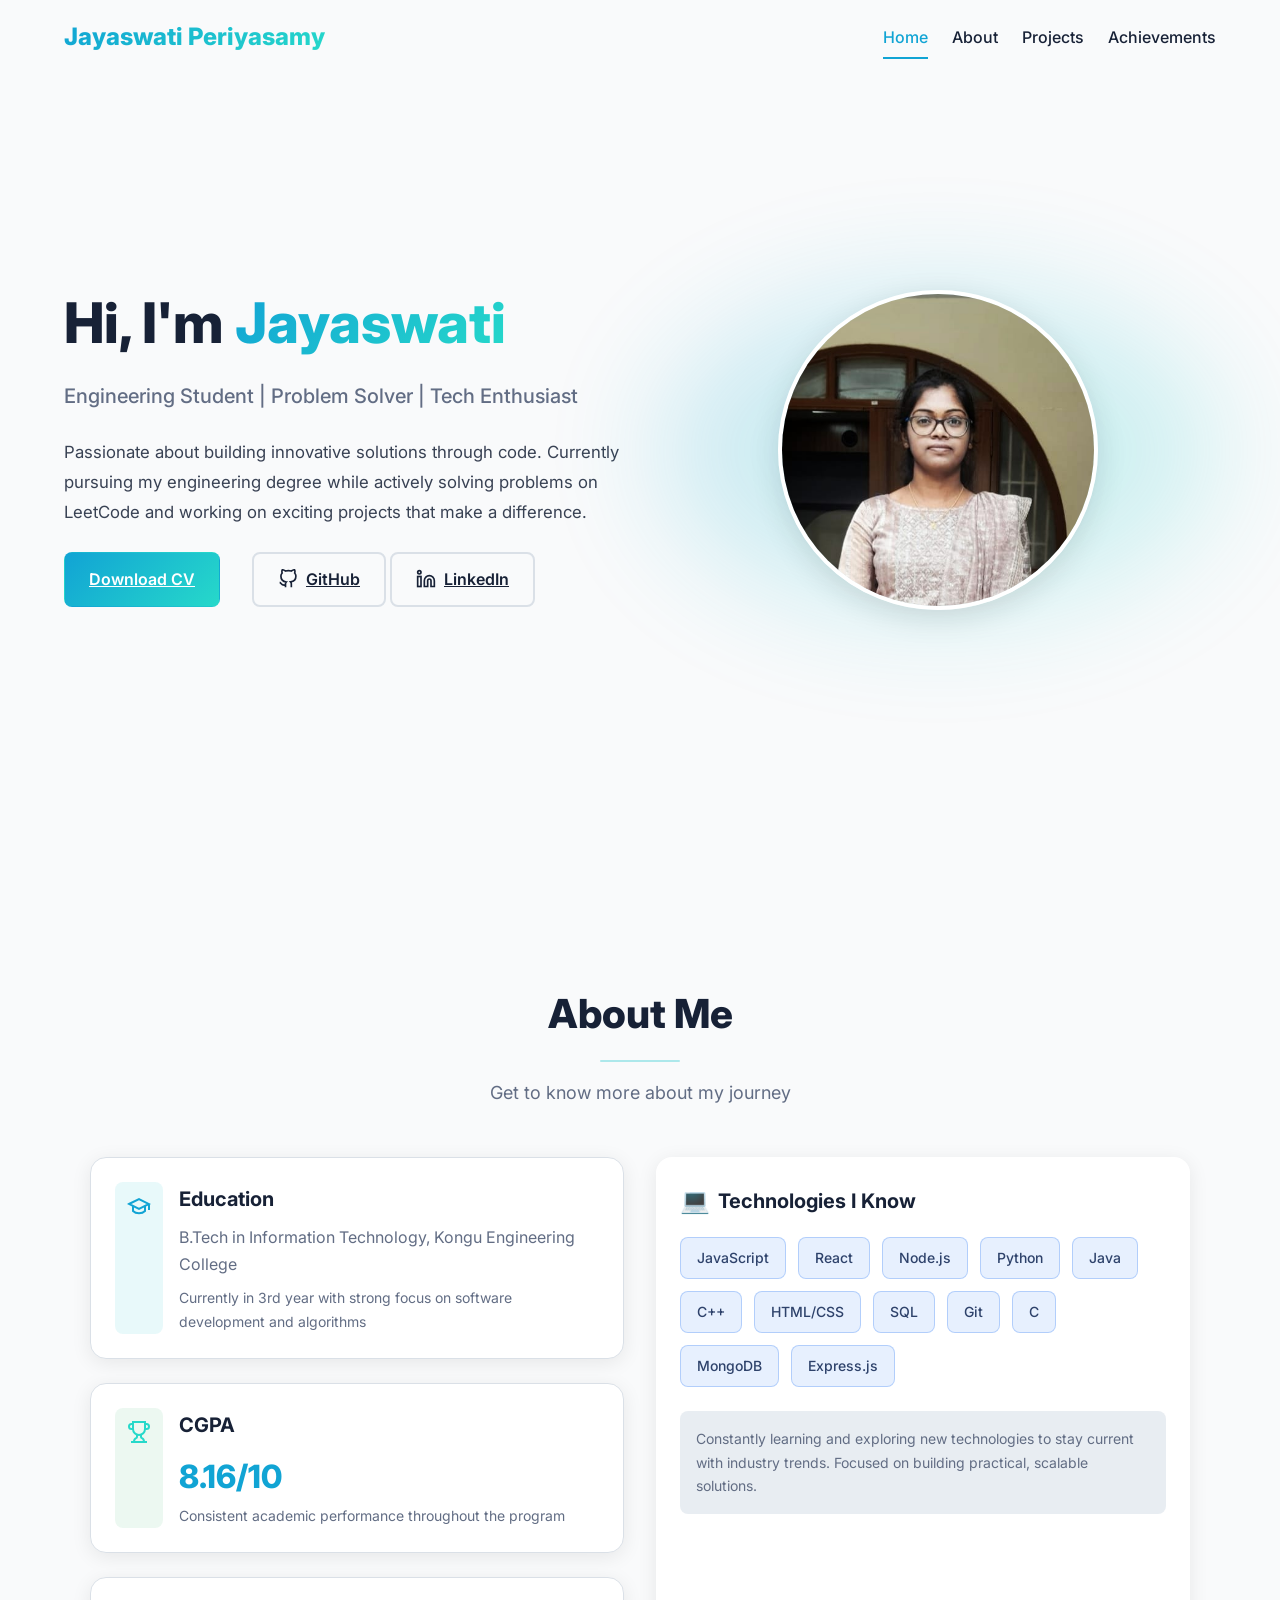
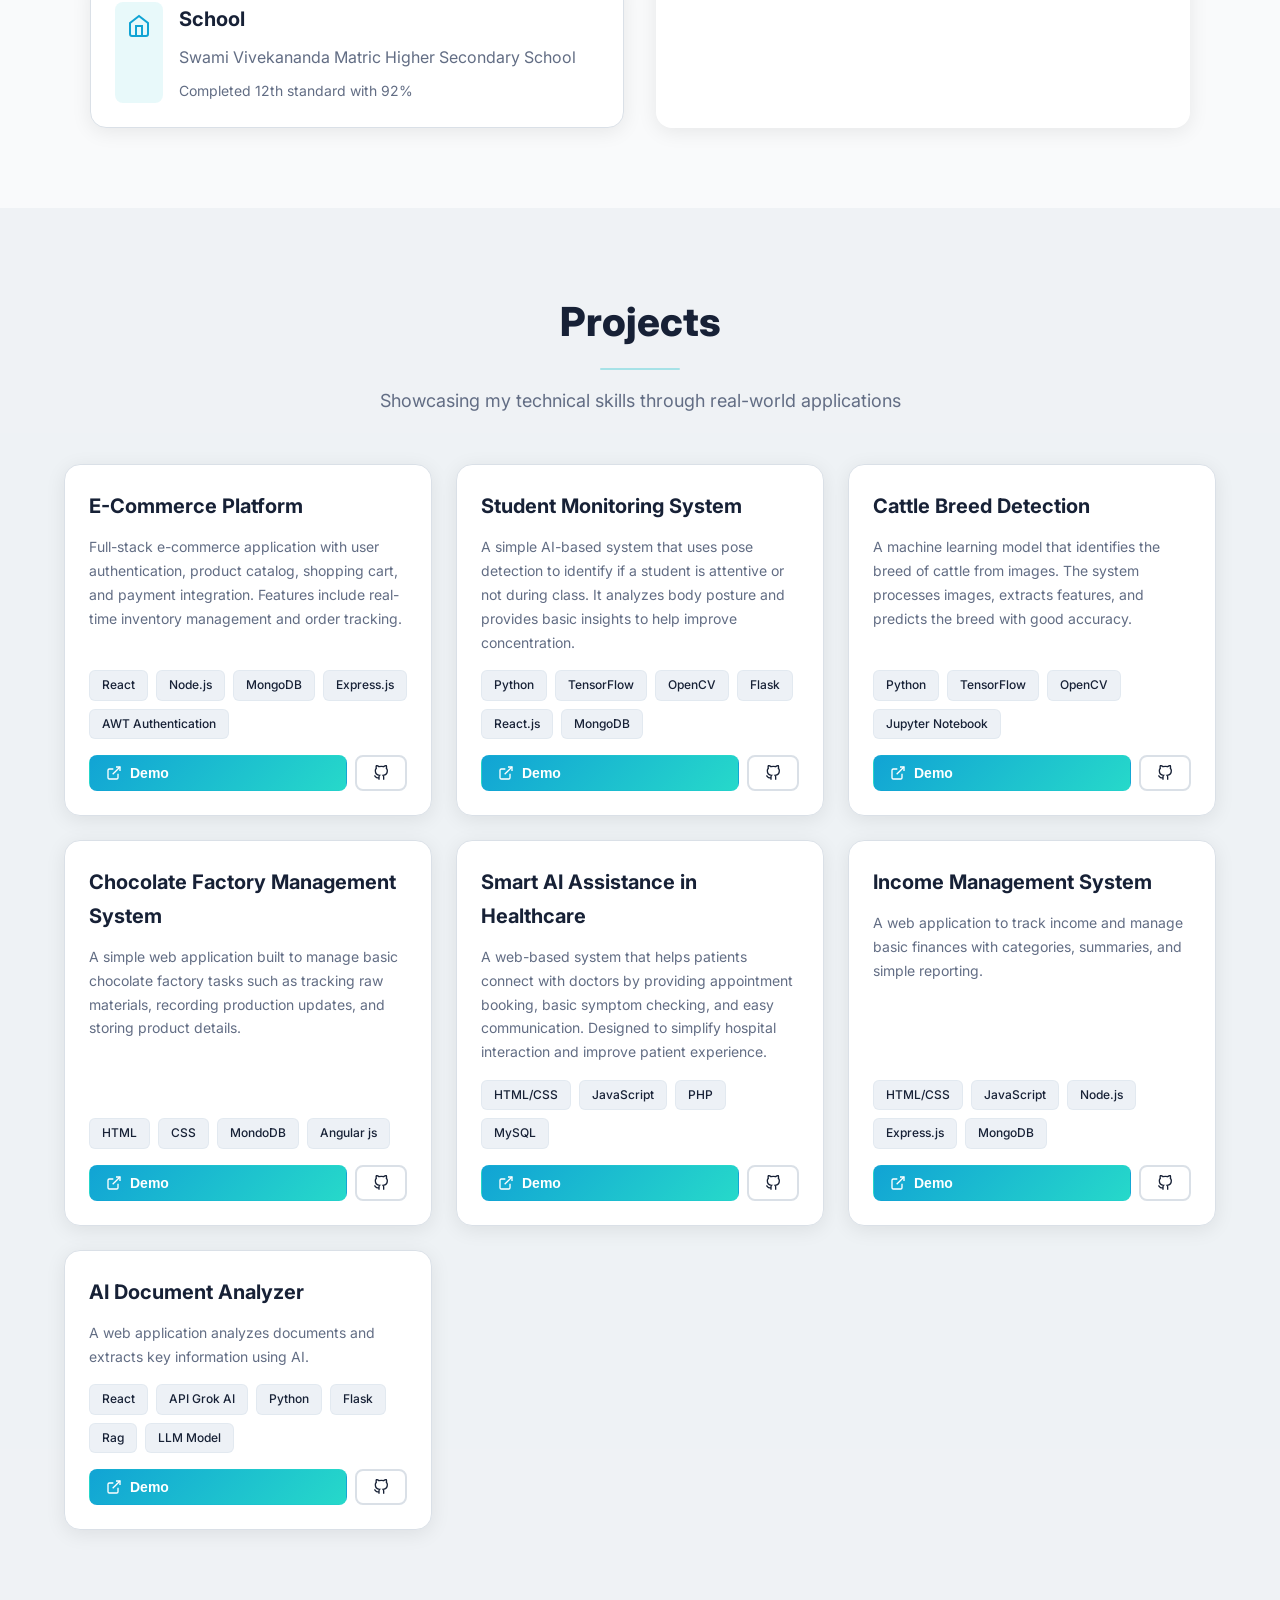
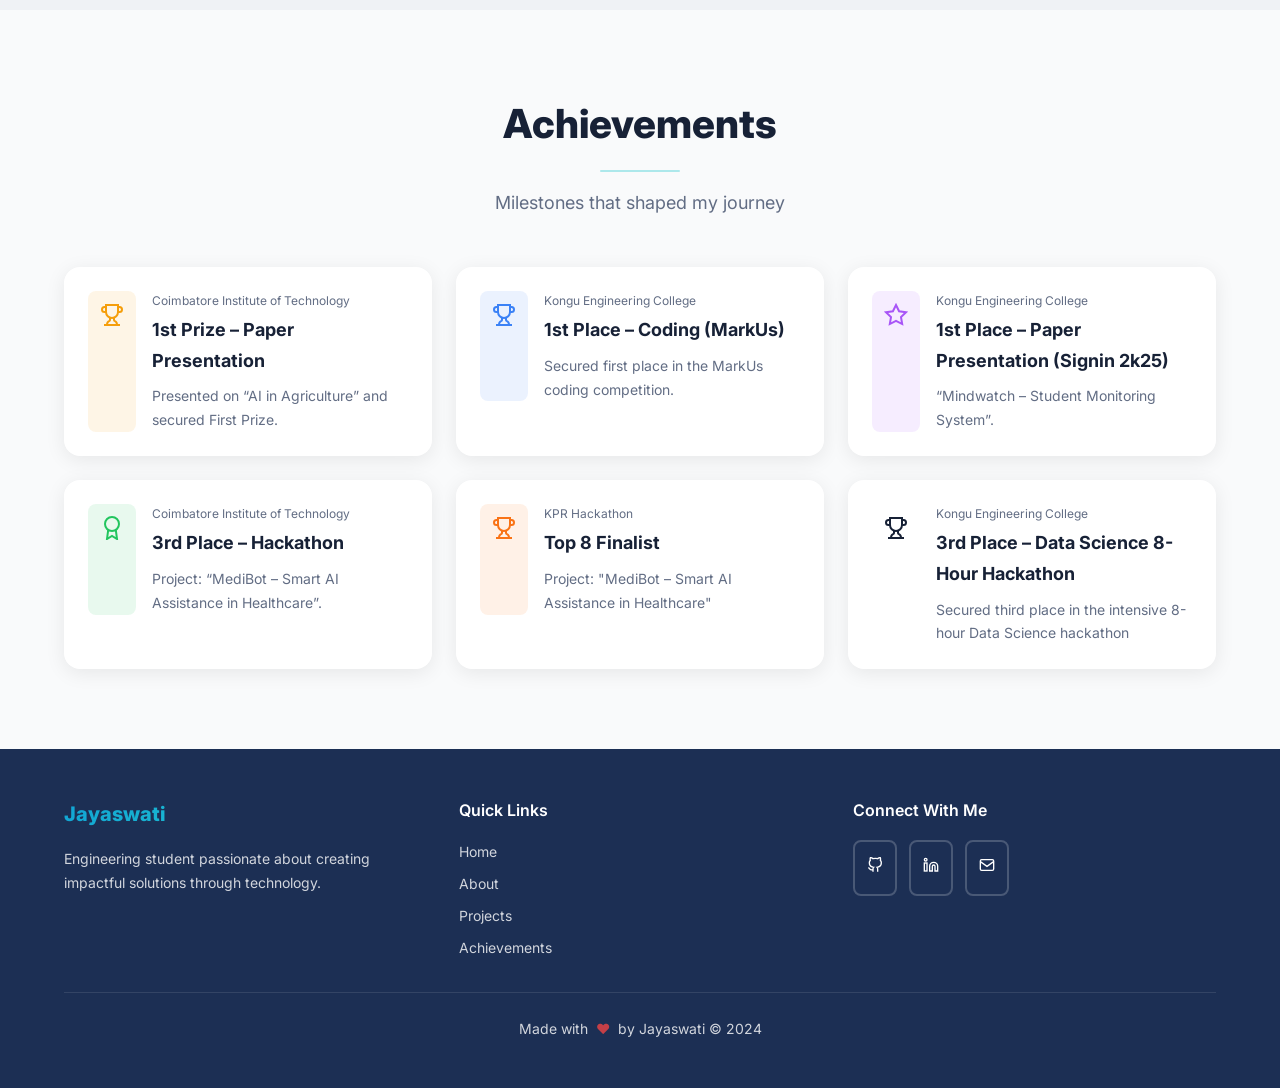
==== commit e1953beb: "Projects increased" ====
--- a/portfolio.html
+++ b/portfolio.html
@@ -328,12 +328,41 @@
                             </svg>
                             Demo
                         </button>
-                        <a href="https://github.com/jayaswatip/income_management" target="_blank" rel="noopener noreferrer" class="btn btn-sm btn-outline">
-                            <svg class="icon-sm" viewBox="0 0 24 24" fill="none" stroke="currentColor" stroke-width="2">
-                                <path d="M9 19c-5 1.5-5-2.5-7-3m14 6v-3.87a3.37 3.37 0 0 0-.94-2.61c3.14-.35 6.44-1.54 6.44-7A5.44 5.44 0 0 0 20 4.77 5.07 5.07 0 0 0 19.91 1S18.73.65 16 2.48a13.38 13.38 0 0 0-7 0C6.27.65 5.09 1 5.09 1A5.07 5.07 0 0 0 5 4.77a5.44 5.44 0 0 0-1.5 3.78c0 5.42 3.3 6.61 6.44 7A3.37 3.37 0 0 0 9 18.13V22"></path>
-                            </svg>
-                        </a>
-                    </div>
+                        <a href="https://github.com/jayaswatip/income-management" target="_blank" rel="noopener noreferrer" class="btn btn-sm btn-outline">
+                            <svg class="icon-sm" viewBox="0 0 24 24" fill="none" stroke="currentColor" stroke-width="2">
+                                <path d="M9 19c-5 1.5-5-2.5-7-3m14 6v-3.87a3.37 3.37 0 0 0-.94-2.61c3.14-.35 6.44-1.54 6.44-7A5.44 5.44 0 0 0 20 4.77 5.07 5.07 0 0 0 19.91 1S18.73.65 16 2.48a13.38 13.38 0 0 0-7 0C6.27.65 5.09 1 5.09 1A5.07 5.07 0 0 0 5 4.77a5.44 5.44 0 0 0-1.5 3.78c0 5.42 3.3 6.61 6.44 7A3.37 3.37 0 0 0 9 18.13V22"></path>
+                            </svg>
+                        </a>
+                    </div>
+                    
+                </div>
+                <div class="project-card">
+                    <h3 class="project-title">AI Document Analyzer</h3>
+                    <p class="project-description">A web application analyzes documents and extracts key information using AI.</p>
+                    <div class="project-tags">
+                        <span class="project-tag">React</span>
+                        <span class="project-tag">API Grok AI</span>
+                        <span class="project-tag">Python</span>
+                        <span class="project-tag">Flask</span>
+                        <span class="project-tag">Rag</span>
+                        <span class="project-tag">LLM Model</span>
+                    </div>
+                    <div class="project-buttons">
+                        <button class="btn btn-sm btn-primary">
+                            <svg class="icon-sm" viewBox="0 0 24 24" fill="none" stroke="currentColor" stroke-width="2">
+                                <path d="M18 13v6a2 2 0 0 1-2 2H5a2 2 0 0 1-2-2V8a2 2 0 0 1 2-2h6"></path>
+                                <polyline points="15 3 21 3 21 9"></polyline>
+                                <line x1="10" y1="14" x2="21" y2="3"></line>
+                            </svg>
+                            Demo
+                        </button>
+                        <a href="https://github.com/jayaswatip/income-management" target="_blank" rel="noopener noreferrer" class="btn btn-sm btn-outline">
+                            <svg class="icon-sm" viewBox="0 0 24 24" fill="none" stroke="currentColor" stroke-width="2">
+                                <path d="M9 19c-5 1.5-5-2.5-7-3m14 6v-3.87a3.37 3.37 0 0 0-.94-2.61c3.14-.35 6.44-1.54 6.44-7A5.44 5.44 0 0 0 20 4.77 5.07 5.07 0 0 0 19.91 1S18.73.65 16 2.48a13.38 13.38 0 0 0-7 0C6.27.65 5.09 1 5.09 1A5.07 5.07 0 0 0 5 4.77a5.44 5.44 0 0 0-1.5 3.78c0 5.42 3.3 6.61 6.44 7A3.37 3.37 0 0 0 9 18.13V22"></path>
+                            </svg>
+                        </a>
+                    </div>
+                    
                 </div>
             </div>
         </div>
@@ -431,9 +460,29 @@
                             </svg>
                         </div>
                         <div class="achievement-content">
-                            <p class="achievement-date">September 2023</p>
-                            <h3 class="achievement-title">Technical Paper Presentation</h3>
-                            <p class="achievement-description">Best paper award at IEEE Conference for research on Cloud Computing optimization techniques</p>
+                            <p class="achievement-date">KPR Hackathon</p>
+                            <h3 class="achievement-title">Top 8 Finalist</h3>
+                            <p class="achievement-description">Project: "MediBot – Smart AI Assistance in Healthcare"</p>
+                        </div>
+                    </div>
+                </div>
+
+                <div class="achievement-card">
+                    <div class="achievement-header">
+                        <div class="achievement-icon achievement-icon-red">
+                            <svg class="icon" viewBox="0 0 24 24" fill="none" stroke="currentColor" stroke-width="2">
+                                <path d="M6 9H4.5a2.5 2.5 0 0 1 0-5H6"></path>
+                                <path d="M18 9h1.5a2.5 2.5 0 0 0 0-5H18"></path>
+                                <path d="M4 22h16"></path>
+                                <path d="M10 14.66V17c0 .55-.47.98-.97 1.21C7.85 18.75 7 20.24 7 22"></path>
+                                <path d="M14 14.66V17c0 .55.47.98.97 1.21C16.15 18.75 17 20.24 17 22"></path>
+                                <path d="M18 2H6v7a6 6 0 0 0 12 0V2Z"></path>
+                            </svg>
+                        </div>
+                        <div class="achievement-content">
+                            <p class="achievement-date">Kongu Engineering College</p>
+                            <h3 class="achievement-title">3rd Place – Data Science 8-Hour Hackathon</h3>
+                            <p class="achievement-description">Secured third place in the intensive 8-hour Data Science hackathon</p>
                         </div>
                     </div>
                 </div>
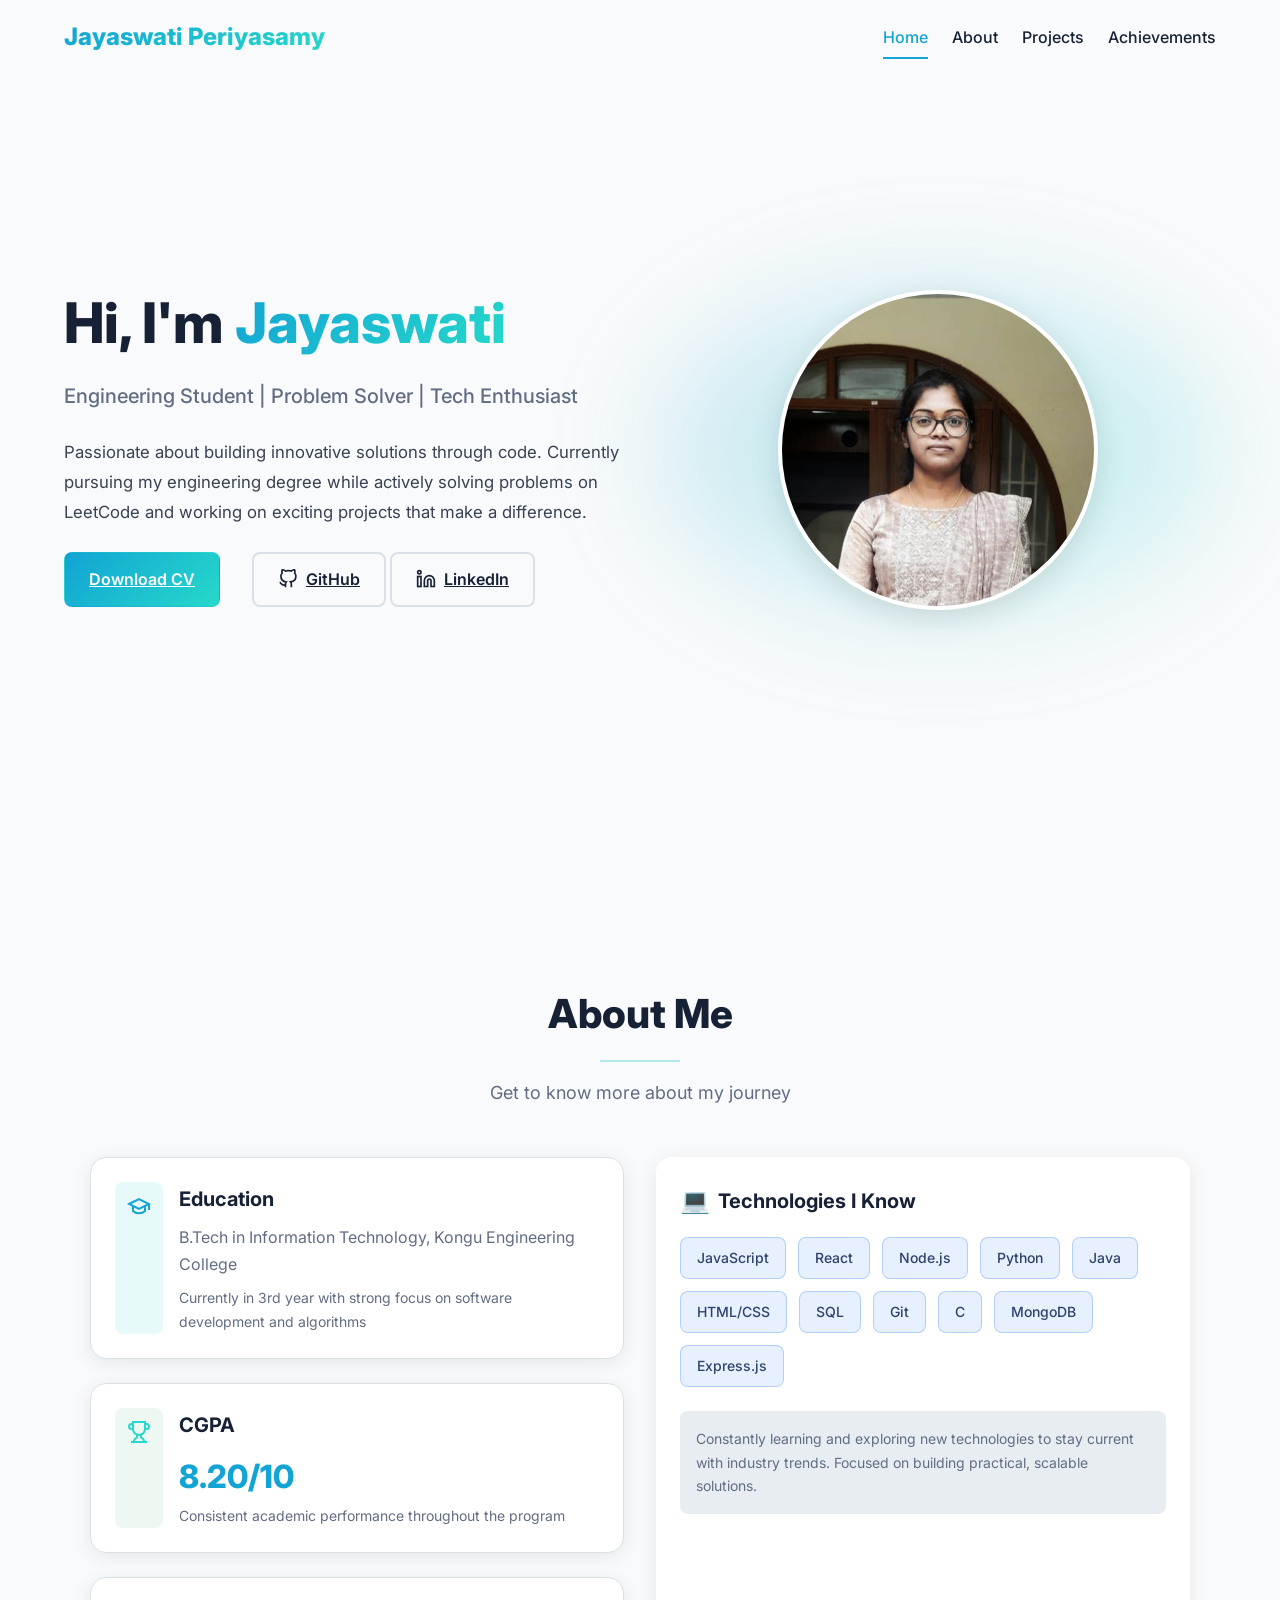
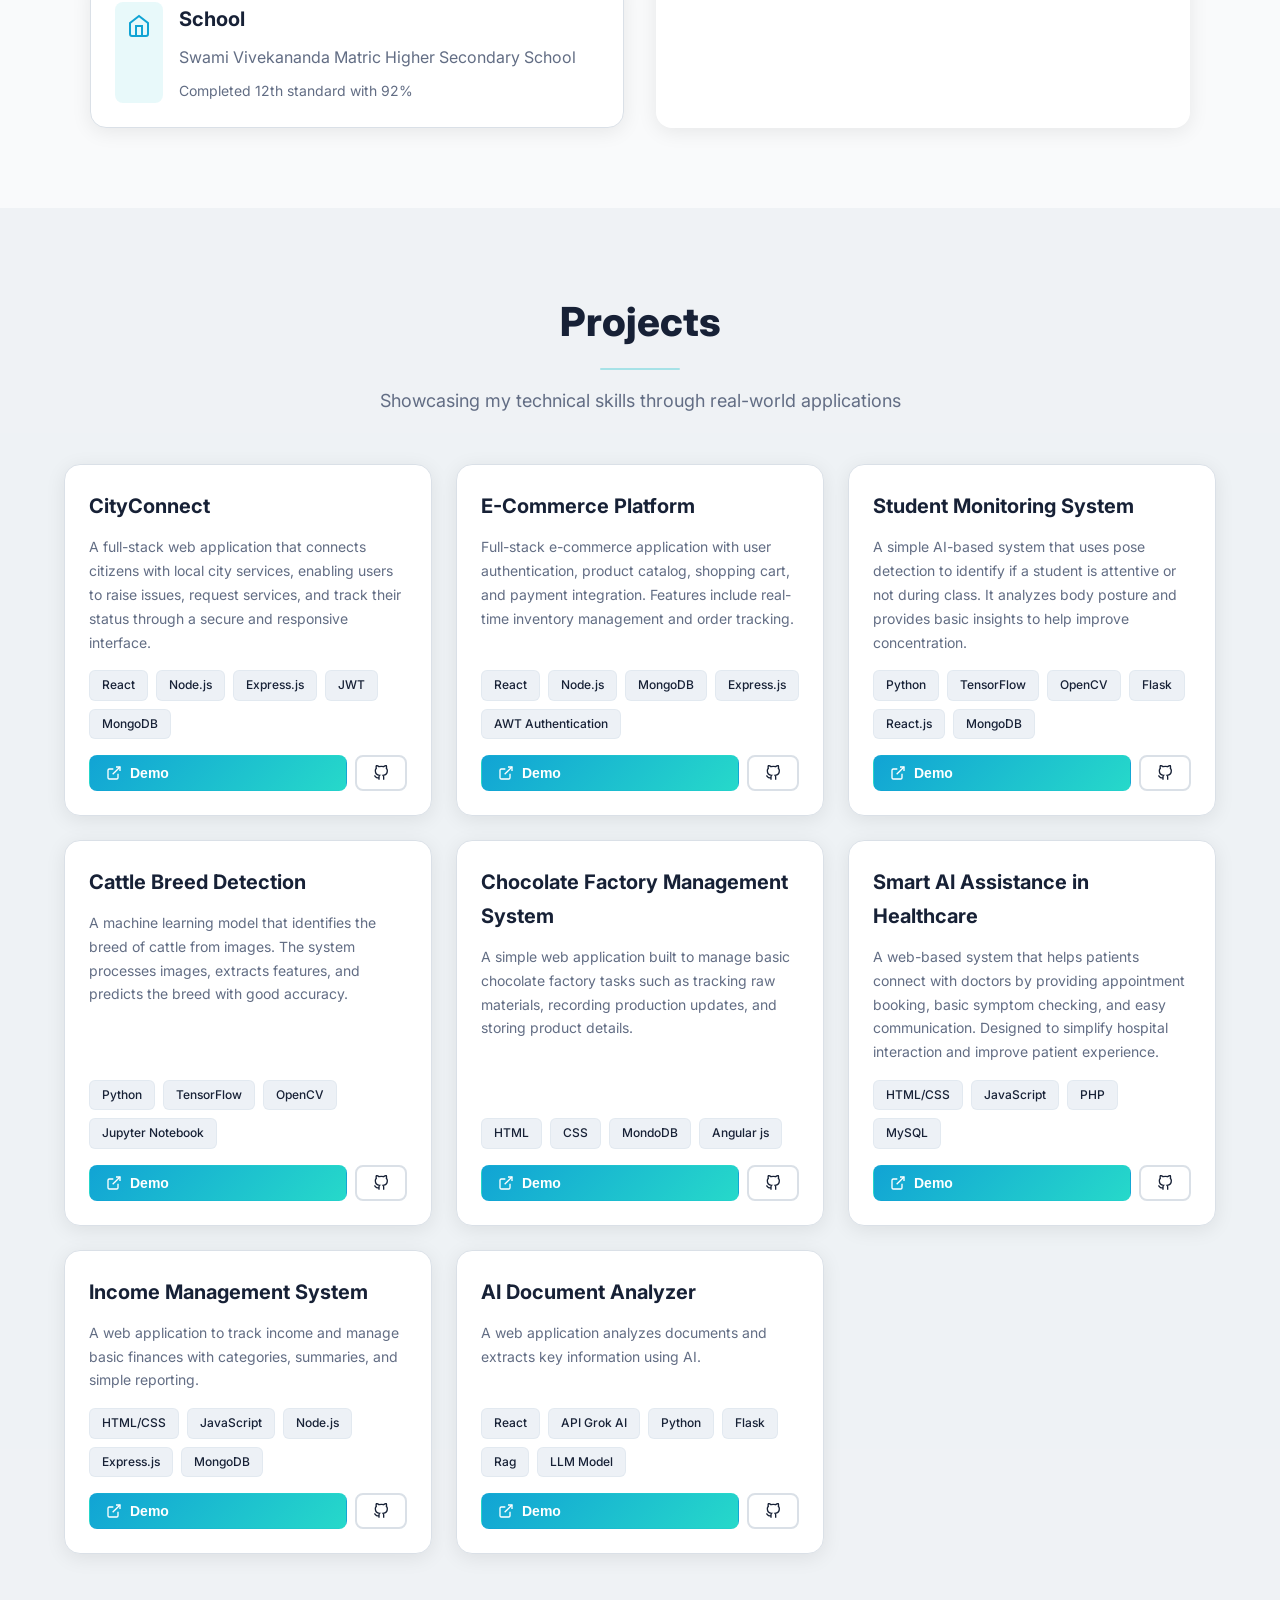
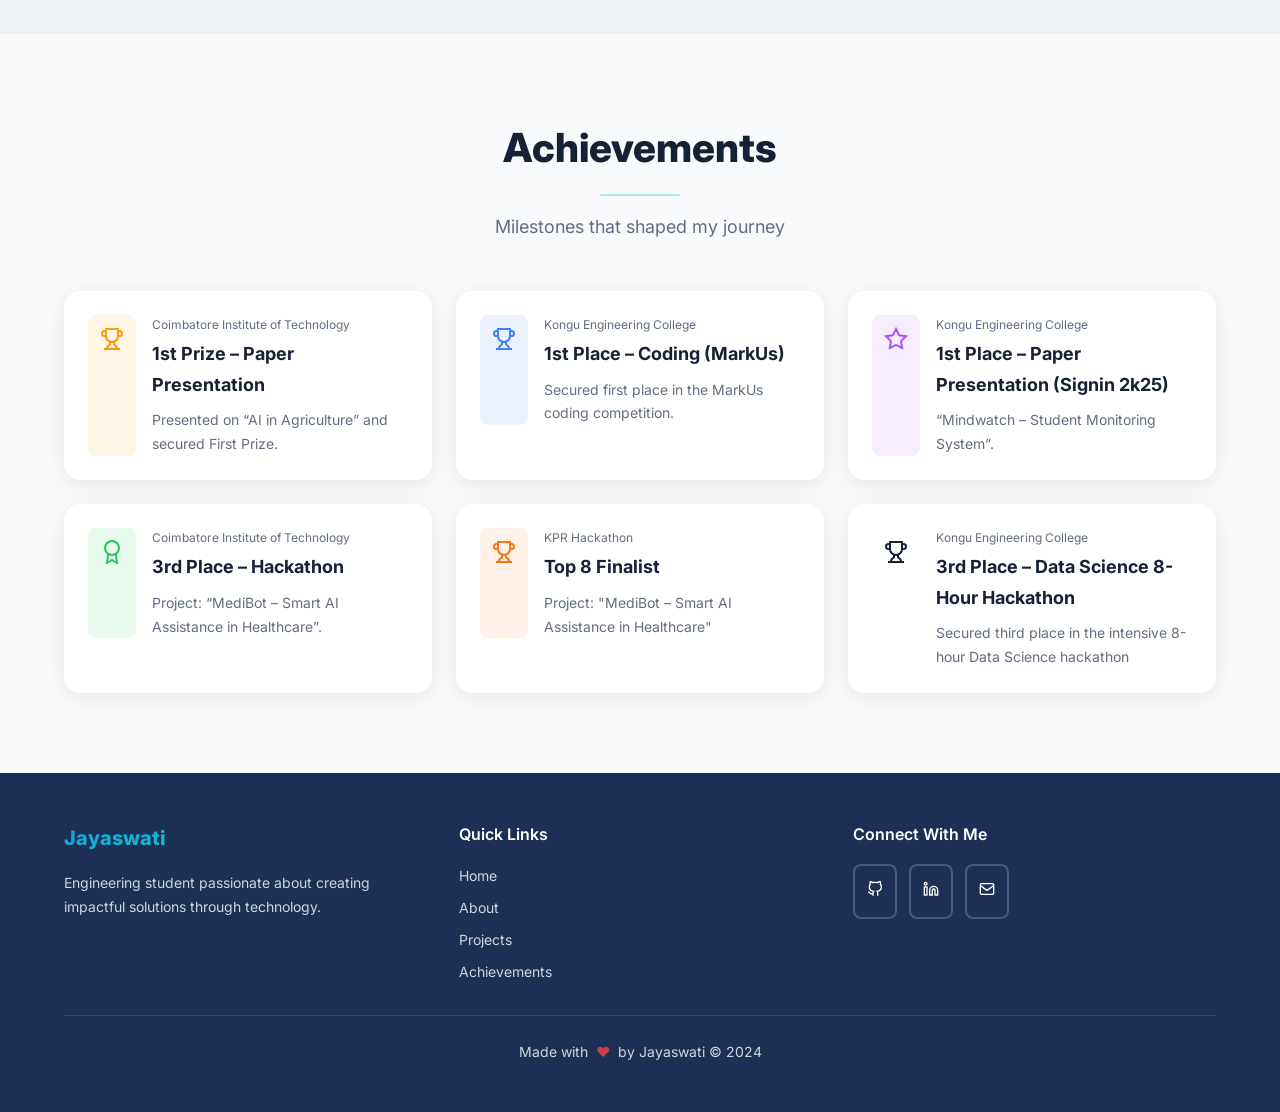
==== commit 9e96d96e: "Updated projects section" ====
--- a/portfolio.html
+++ b/portfolio.html
@@ -117,7 +117,7 @@
                             </div>
                             <div>
                                 <h3 class="info-title">CGPA</h3>
-                                <p class="cgpa">8.16/10</p>
+                                <p class="cgpa">8.20/10</p>
                                 <p class="info-description">Consistent academic performance throughout the program</p>
                             </div>
                         </div>
@@ -152,7 +152,6 @@
                             <span class="tech-badge">Node.js</span>
                             <span class="tech-badge">Python</span>
                             <span class="tech-badge">Java</span>
-                            <span class="tech-badge">C++</span>
                             <span class="tech-badge">HTML/CSS</span>
                             <span class="tech-badge">SQL</span>
                             <span class="tech-badge">Git</span>
@@ -177,6 +176,35 @@
                 <p class="section-subtitle">Showcasing my technical skills through real-world applications</p>
             </div>
             <div class="projects-grid">
+                <div class="project-card">
+                    <h3 class="project-title">CityConnect</h3>
+                    <p class="project-description">A full-stack web application that connects citizens with local city services,
+    enabling users to raise issues, request services, and track their status
+    through a secure and responsive interface.</p>
+                    <div class="project-tags">
+                        <span class="project-tag">React</span>
+                        <span class="project-tag">Node.js</span>
+                        <span class="project-tag">Express.js</span>
+                        <span class="project-tag">JWT</span>
+                        <span class="project-tag">MongoDB</span>
+                    </div>
+                    <div class="project-buttons">
+                        <button class="btn btn-sm btn-primary">
+                            <svg class="icon-sm" viewBox="0 0 24 24" fill="none" stroke="currentColor" stroke-width="2">
+                                <path d="M18 13v6a2 2 0 0 1-2 2H5a2 2 0 0 1-2-2V8a2 2 0 0 1 2-2h6"></path>
+                                <polyline points="15 3 21 3 21 9"></polyline>
+                                <line x1="10" y1="14" x2="21" y2="3"></line>
+                            </svg>
+                            Demo
+                        </button>
+                        <a href="https://github.com/jayaswatip/City-Connect-" target="_blank" rel="noopener noreferrer" class="btn btn-sm btn-outline">
+                            <svg class="icon-sm" viewBox="0 0 24 24" fill="none" stroke="currentColor" stroke-width="2">
+                                <path d="M9 19c-5 1.5-5-2.5-7-3m14 6v-3.87a3.37 3.37 0 0 0-.94-2.61c3.14-.35 6.44-1.54 6.44-7A5.44 5.44 0 0 0 20 4.77 5.07 5.07 0 0 0 19.91 1S18.73.65 16 2.48a13.38 13.38 0 0 0-7 0C6.27.65 5.09 1 5.09 1A5.07 5.07 0 0 0 5 4.77a5.44 5.44 0 0 0-1.5 3.78c0 5.42 3.3 6.61 6.44 7A3.37 3.37 0 0 0 9 18.13V22"></path>
+                            </svg>
+                        </a>
+                    </div>
+                </div>
+
                 <div class="project-card">
                     <h3 class="project-title">E-Commerce Platform</h3>
                     <p class="project-description">Full-stack e-commerce application with user authentication, product catalog, shopping cart, and payment integration. Features include real-time inventory management and order tracking.</p>
